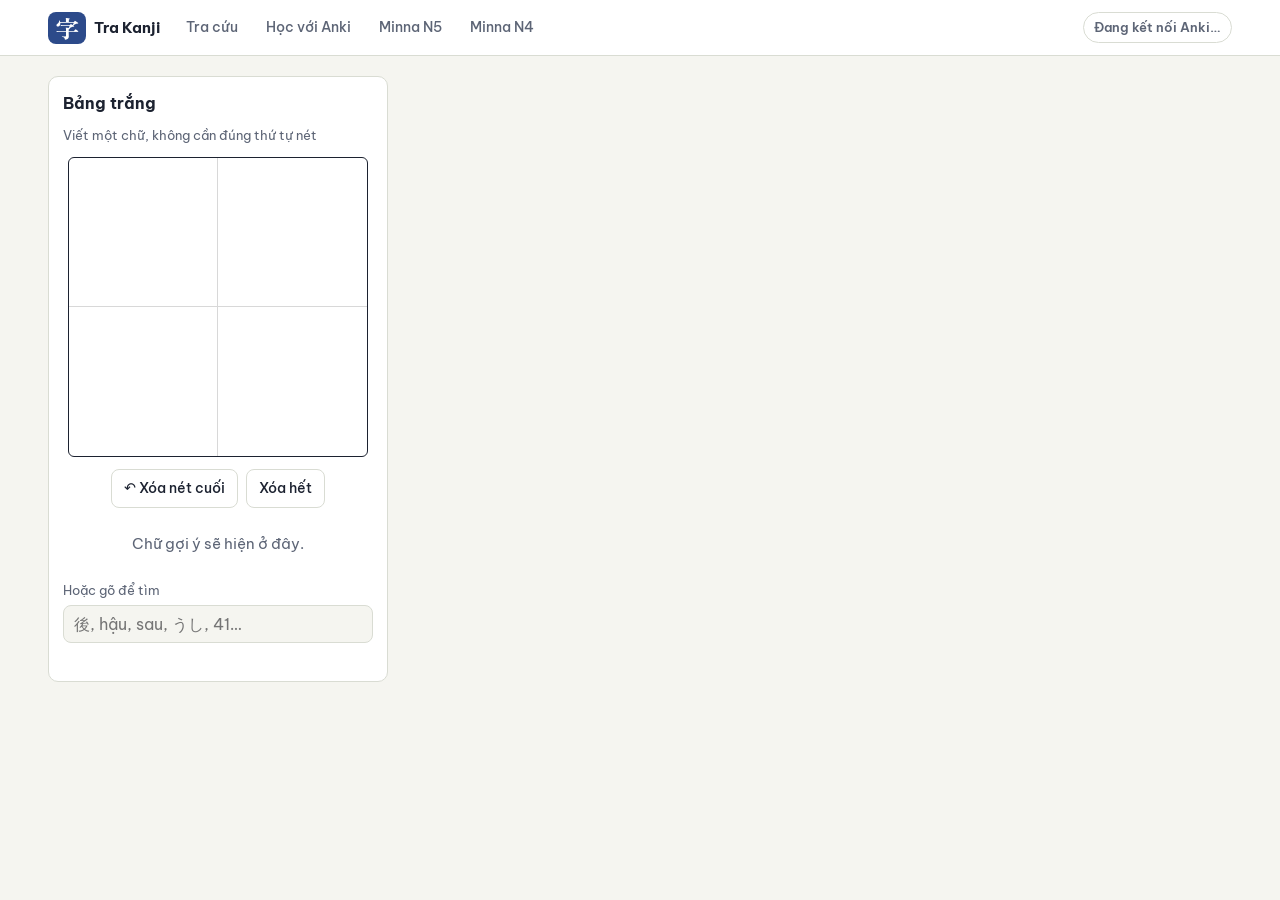
==== kanji-app/app/index.html @ 8a612a35 "Tra Kanji: app tra kanji, bộ đề Minna N5/N4 và công cụ Anki - kanji-app: bảng trắng nhận diện chữ vi" ====
<!doctype html>
<html lang="vi">
<head>
<meta charset="utf-8">
<meta name="viewport" content="width=device-width, initial-scale=1, viewport-fit=cover">
<title>Tra Kanji</title>
<link rel="icon" href="data:image/svg+xml,%3Csvg xmlns='http://www.w3.org/2000/svg' viewBox='0 0 64 64'%3E%3Crect width='64' height='64' rx='12' fill='%232c4a8a'/%3E%3Ctext x='32' y='46' font-size='40' text-anchor='middle' fill='white' font-family='serif'%3E字%3C/text%3E%3C/svg%3E">
<link rel="preconnect" href="https://fonts.googleapis.com">
<link rel="preconnect" href="https://fonts.gstatic.com" crossorigin>
<link rel="stylesheet" href="https://fonts.googleapis.com/css2?family=Be+Vietnam+Pro:wght@400;500;600;700&family=Zen+Kaku+Gothic+New:wght@400;500;700&family=Zen+Old+Mincho:wght@600;700&display=swap">
<link rel="stylesheet" href="style.css">
</head>
<body>
<header class="top">
  <div class="wrap bar-top">
    <a class="brand" href="#lookup"><b>字</b><span>Tra Kanji</span></a>
    <nav class="tabs" aria-label="Chế độ">
      <a href="#lookup" data-tab="lookup">Tra cứu</a>
      <a href="#study" data-tab="study">Học với Anki</a>
      <a href="#minna-n5" data-tab="minna-n5">Minna N5</a>
      <a href="#minna-n4" data-tab="minna-n4">Minna N4</a>
    </nav>
    <span class="anki-pill" id="ankiPill" title="Trạng thái kết nối với Anki">Đang kết nối Anki…</span>
  </div>
</header>

<main>
  <!-- Tra cứu -->
  <section class="view wrap" id="view-lookup">
    <div class="lookup">
      <aside class="board">
        <div class="board-head">
          <h2>Bảng trắng</h2>
          <span class="hint">Viết một chữ, không cần đúng thứ tự nét</span>
        </div>
        <div class="canvas-box">
          <canvas id="pad" aria-label="Vùng vẽ kanji"></canvas>
          <canvas id="can" width="300" height="300" hidden></canvas>
          <div class="guide" aria-hidden="true"></div>
        </div>
        <div class="board-actions">
          <button class="btn" id="undo" type="button">↶ Xóa nét cuối</button>
          <button class="btn" id="clear" type="button">Xóa hết</button>
        </div>
        <div class="cands" id="cands" aria-live="polite"><span class="muted">Chữ gợi ý sẽ hiện ở đây.</span></div>
        <label class="search">
          <span>Hoặc gõ để tìm</span>
          <input type="search" id="q" placeholder="後, hậu, sau, うし, 41…" autocomplete="off">
        </label>
        <div class="results" id="results"></div>
        <p class="recent-label" id="recentLabel" hidden>Vừa tra</p>
        <div class="recent" id="recent"></div>
      </aside>
      <article class="card-area" id="card"></article>
    </div>
  </section>

  <!-- Học với Anki -->
  <section class="view wrap" id="view-study" hidden>
    <div id="study"></div>
  </section>

  <!-- Minna -->
  <section class="view minna" id="view-minna" hidden>
    <iframe id="minnaFrame" title="Bộ tài liệu Minna no Nihongo"></iframe>
  </section>
</main>

<script src="lib/kanjicanvas/kanji-canvas.js"></script>
<script src="lib/kanjicanvas/ref-patterns.js"></script>
<script src="data/app-data.js"></script>
<script src="data/strokes.js"></script>
<script src="app.js"></script>
</body>
</html>
---- kanji-app/app/style.css ----
/* Bố cục: bảng trắng bên trái (dính khi cuộn), thẻ kanji kiểu trang sách Look and Learn bên phải; một cột trên màn hình hẹp. */
:root {
  --paper: #f5f5f0;
  --sheet: #ffffff;
  --ink: #1c2230;
  --muted: #5d6576;
  --line: #d9dcd3;
  --rule: #1c2230;         /* đường kẻ khung như trang sách */
  --ai: #2c4a8a;
  --ai-soft: #e6ebf6;
  --shade: #e4e4df;        /* nền xám của từ cần nhớ, như trong sách */
  --shu: #c0392b;
  --ok: #2c7a4b;
  --ok-soft: #e3f2e8;
  --warn: #9a6a00;
  --bad: #b3261e;
  --bad-soft: #fbe7e5;
  --font-jp: "Zen Kaku Gothic New", "Hiragino Sans", "Yu Gothic", "Noto Sans JP", sans-serif;
  --font-mincho: "Zen Old Mincho", "Hiragino Mincho ProN", "Yu Mincho", serif;
  --font-vi: "Be Vietnam Pro", "Segoe UI", system-ui, sans-serif;
  --r: 10px;
  color-scheme: light;
}
@media (prefers-color-scheme: dark) {
  :root {
    --paper: #12151b; --sheet: #1a1e26; --ink: #e5e8ee; --muted: #9aa3b2; --line: #2c323d; --rule: #6b7486;
    --ai: #91a9ea; --ai-soft: #232c40; --shade: #2a303b; --shu: #ef7a6b; --ok: #6cc893; --ok-soft: #173023;
    --warn: #e0b04a; --bad: #f08b80; --bad-soft: #3a1d1b; color-scheme: dark;
  }
}
* { box-sizing: border-box; }
html, body { margin: 0; }
body { background: var(--paper); color: var(--ink); font: 15px/1.6 var(--font-vi); }
a { color: var(--ai); }
button { font: inherit; color: inherit; }
:focus-visible { outline: 2px solid var(--ai); outline-offset: 2px; }
.muted { color: var(--muted); }
.jp { font-family: var(--font-jp); }
[hidden] { display: none !important; }

.wrap { max-width: 76rem; margin: 0 auto; padding-left: max(16px, env(safe-area-inset-left, 0px)); padding-right: max(16px, env(safe-area-inset-right, 0px)); }
header.top { position: sticky; top: 0; z-index: 10; background: var(--sheet); border-bottom: 1px solid var(--line); }
.bar-top { display: flex; align-items: center; gap: 14px; padding-block: 10px; flex-wrap: wrap; }
.brand { display: flex; align-items: center; gap: 8px; text-decoration: none; color: var(--ink); }
.brand b { font-family: var(--font-mincho); font-size: 1.5rem; line-height: 1; background: var(--ai); color: var(--sheet); border-radius: 8px; padding: 4px 7px; }
.brand span { font-weight: 700; }
.tabs { display: flex; gap: 4px; flex-wrap: wrap; margin-right: auto; }
.tabs a { text-decoration: none; color: var(--muted); padding: 6px 12px; border-radius: 999px; font-weight: 500; font-size: .9rem; }
.tabs a[aria-current="page"] { background: var(--ai-soft); color: var(--ai); }
.anki-pill { font-size: .8rem; font-weight: 600; padding: 4px 10px; border-radius: 999px; border: 1px solid var(--line); color: var(--muted); }
.anki-pill.on { color: var(--ok); border-color: var(--ok); background: var(--ok-soft); }
.anki-pill.off { color: var(--bad); border-color: var(--bad); background: var(--bad-soft); }

main { padding-block: 20px 64px; }
.btn { display: inline-flex; align-items: center; justify-content: center; gap: 6px; padding: 7px 12px; border-radius: 8px; border: 1px solid var(--line); background: var(--sheet); cursor: pointer; text-decoration: none; color: var(--ink); font-weight: 500; font-size: .9rem; }
.btn:hover { border-color: var(--ai); }
.btn.primary { background: var(--ai); border-color: var(--ai); color: var(--sheet); }
.btn[disabled] { opacity: .45; cursor: default; }
.btn.small { padding: 3px 9px; font-size: .8rem; }

/* Tra cứu */
.lookup { display: grid; grid-template-columns: minmax(0, 340px) minmax(0, 1fr); gap: 20px; align-items: start; }
.board { position: sticky; top: 76px; display: grid; gap: 12px; background: var(--sheet); border: 1px solid var(--line); border-radius: var(--r); padding: 14px; min-width: 0; }
.board-head { display: flex; justify-content: space-between; align-items: baseline; gap: 8px; flex-wrap: wrap; }
.board-head h2 { margin: 0; font-size: 1rem; }
.hint { color: var(--muted); font-size: .8rem; }
.canvas-box { position: relative; width: 300px; height: 300px; max-width: 100%; margin: 0 auto; border: 1px solid var(--rule); border-radius: 6px; background: #fff; touch-action: none; }
.canvas-box canvas { display: block; position: relative; z-index: 1; cursor: crosshair; touch-action: none; }
#pad { width: 100%; height: 100%; --ink-draw: #1b1b1b; }
#can { display: none; }
.guide { position: absolute; inset: 0; pointer-events: none; background:
  linear-gradient(to right, transparent calc(50% - .5px), #d8d8d8 calc(50% - .5px), #d8d8d8 calc(50% + .5px), transparent calc(50% + .5px)),
  linear-gradient(to bottom, transparent calc(50% - .5px), #d8d8d8 calc(50% - .5px), #d8d8d8 calc(50% + .5px), transparent calc(50% + .5px)); }
.board-actions { display: flex; gap: 8px; justify-content: center; }
.cands { display: flex; flex-wrap: wrap; gap: 6px; min-height: 48px; align-items: center; justify-content: center; }
.cand { font-family: var(--font-jp); font-size: 1.5rem; width: 46px; height: 46px; border-radius: 8px; border: 1px solid var(--line); background: var(--paper); cursor: pointer; display: grid; place-items: center; position: relative; }
.cand:first-child { border-color: var(--ai); background: var(--ai-soft); }
.cand .dot { position: absolute; top: 3px; right: 4px; width: 6px; height: 6px; border-radius: 50%; background: var(--ok); }
.search { display: grid; gap: 4px; font-size: .8rem; color: var(--muted); }
.search input { padding: 8px 10px; border: 1px solid var(--line); border-radius: 8px; background: var(--paper); color: var(--ink); font: 1rem var(--font-vi); min-width: 0; }
.results { display: grid; gap: 4px; max-height: 240px; overflow-y: auto; }
.results button { display: flex; gap: 10px; align-items: baseline; text-align: left; padding: 6px 8px; border: 0; border-radius: 6px; background: transparent; cursor: pointer; }
.results button:hover { background: var(--ai-soft); }
.results .rk { font-family: var(--font-jp); font-size: 1.3rem; }
.results small { color: var(--muted); }
.recent-label { margin: 0; font-size: .75rem; letter-spacing: .06em; text-transform: uppercase; color: var(--muted); font-weight: 600; }
.recent { display: flex; flex-wrap: wrap; gap: 4px; }
.recent button { font-family: var(--font-jp); font-size: 1.1rem; border: 1px solid var(--line); border-radius: 6px; background: var(--sheet); cursor: pointer; padding: 0 8px; }

/* Thẻ kanji kiểu trang sách */
.card-area { min-width: 0; display: grid; gap: 16px; }
.empty { background: var(--sheet); border: 1px dashed var(--line); border-radius: var(--r); padding: 40px 24px; text-align: center; color: var(--muted); }
.empty b { display: block; font-family: var(--font-mincho); font-size: 4rem; color: var(--line); line-height: 1.1; }
.nav-book { display: flex; justify-content: space-between; align-items: center; gap: 8px; flex-wrap: wrap; }
.nav-book .where { color: var(--muted); font-size: .85rem; }
.page { background: var(--sheet); border: 2px solid var(--rule); border-radius: 4px; overflow: hidden; }
.page .row1 { display: grid; grid-template-columns: 170px minmax(0, 1.3fr) minmax(0, 1fr); border-bottom: 1px solid var(--rule); }
.page .num { position: absolute; font-weight: 700; font-size: .9rem; color: var(--muted); }
.bigk { position: relative; border-right: 2px solid var(--rule); display: grid; place-items: center; padding: 10px; text-align: center; }
.bigk .no { position: absolute; top: 4px; left: 8px; font-weight: 700; font-size: .85rem; color: var(--muted); font-variant-numeric: tabular-nums; }
.bigk .ch { font-family: var(--font-mincho); font-size: 6.2rem; line-height: 1; }
.bigk .mean { font-family: var(--font-mincho); font-size: .95rem; margin-top: 4px; }
.bigk .hv { font-weight: 700; letter-spacing: .08em; font-size: .85rem; color: var(--ai); }
.anim { border-right: 1px solid var(--rule); display: grid; place-items: center; padding: 10px; gap: 6px; }
.anim svg { width: 140px; height: 140px; max-width: 100%; }
.anim img.comp { width: 100%; max-height: 170px; object-fit: contain; border-radius: 8px; }
.nho { padding: 14px 16px; display: grid; gap: 8px; align-content: center; }
.nho p { margin: 0; font-size: 1.02rem; }
.nho .lq { color: var(--muted); font-size: .9rem; }
.nho .lq b { font-family: var(--font-jp); font-size: 1.1rem; color: var(--ink); font-weight: 500; }
.page .row2 { display: grid; grid-template-columns: 170px minmax(0, 1.2fr) minmax(0, 1fr); border-bottom: 1px solid var(--rule); }
.reads { border-right: 2px solid var(--rule); padding: 10px 12px; font-family: var(--font-jp); font-size: .95rem; display: grid; gap: 4px; align-content: start; }
.reads .on::before { content: "▶ "; }
.reads .kun::before { content: "▷ "; }
.reads span.more { color: var(--muted); }
.ex-core, .ex-more { padding: 8px 12px; font-family: var(--font-jp); font-size: .95rem; display: grid; gap: 3px; align-content: start; }
.ex-core { border-right: 1px solid var(--rule); }
.ex-core div { background: var(--shade); padding: 2px 6px; border-radius: 2px; }
.ex-core small, .ex-more small { font-family: var(--font-vi); color: var(--muted); font-size: .8rem; }
.page .row3 { display: flex; align-items: center; gap: 0; overflow-x: auto; }
.page .row3 .cnt { flex: 0 0 auto; padding: 0 10px; font-variant-numeric: tabular-nums; color: var(--muted); border-right: 1px solid var(--line); align-self: stretch; display: grid; place-items: center; font-size: .85rem; }
.page .row3 svg { flex: 0 0 auto; width: 44px; height: 44px; border-right: 1px dashed var(--line); }
.page .row3 .rad { flex: 0 0 auto; margin-left: auto; padding: 0 12px; font-family: var(--font-jp); color: var(--muted); font-size: .85rem; }
.stroke-done { fill: none; stroke: var(--muted); stroke-width: 3; stroke-linecap: round; stroke-linejoin: round; }
.stroke-new { fill: none; stroke: var(--shu); stroke-width: 4; stroke-linecap: round; stroke-linejoin: round; }
.stroke-anim { fill: none; stroke: var(--ink); stroke-width: 4; stroke-linecap: round; stroke-linejoin: round; }

.panel { background: var(--sheet); border: 1px solid var(--line); border-radius: var(--r); padding: 14px 16px; display: grid; gap: 10px; min-width: 0; }
.panel h3 { margin: 0; font-size: 1rem; display: flex; gap: 8px; align-items: baseline; flex-wrap: wrap; }
.panel h3 small { color: var(--muted); font-weight: 500; font-size: .8rem; }
.wlist { display: grid; grid-template-columns: repeat(auto-fill, minmax(230px, 1fr)); gap: 6px; }
.w { display: flex; gap: 8px; align-items: flex-start; padding: 6px 8px; border: 1px solid var(--line); border-radius: 8px; min-width: 0; }
.w .t { font-family: var(--font-jp); font-size: 1.05rem; }
.w .r { font-family: var(--font-jp); color: var(--muted); font-size: .8rem; }
.w .m { font-size: .85rem; overflow-wrap: anywhere; }
.w .grow { flex: 1; min-width: 0; }
.play { flex: 0 0 auto; width: 28px; height: 28px; border-radius: 50%; border: 1px solid var(--line); background: var(--paper); cursor: pointer; font-size: .7rem; }
.play:hover { border-color: var(--ai); color: var(--ai); }
.slist { display: grid; gap: 6px; }
.s { display: flex; gap: 8px; align-items: flex-start; }
.s .jp { font-size: 1rem; }
.s .jp .hl { background: var(--shade); }
.s small { color: var(--muted); display: block; }
.minna-links { display: flex; flex-wrap: wrap; gap: 6px; }
.minna-links a { text-decoration: none; border: 1px solid var(--line); border-radius: 8px; padding: 4px 8px; display: grid; min-width: 0; }
.minna-links a:hover { border-color: var(--ai); }
.minna-links .t { font-family: var(--font-jp); color: var(--ink); }
.minna-links small { color: var(--muted); font-size: .75rem; }
.anki-cards { display: grid; gap: 6px; }
.ac { display: flex; flex-wrap: wrap; gap: 8px; align-items: center; justify-content: space-between; padding: 8px 10px; border: 1px solid var(--line); border-radius: 8px; }
.ac .st { font-size: .8rem; font-weight: 600; padding: 1px 8px; border-radius: 999px; background: var(--paper); }
.ac .st.new { color: var(--ai); }
.ac .st.learn { color: var(--warn); }
.ac .st.rev { color: var(--ok); }
.ac .st.sus { color: var(--muted); }
.nho-edit { display: grid; gap: 6px; }
.nho-edit textarea { width: 100%; min-height: 64px; padding: 8px 10px; border-radius: 8px; border: 1px solid var(--line); background: var(--paper); color: var(--ink); font: .95rem var(--font-vi); resize: vertical; }
.row-actions { display: flex; gap: 8px; flex-wrap: wrap; align-items: center; }
.saved { color: var(--ok); font-size: .85rem; }

/* Học với Anki */
.study-head { display: flex; justify-content: space-between; align-items: flex-end; gap: 12px; flex-wrap: wrap; margin-bottom: 14px; }
.study-head h1 { margin: 0; font-size: 1.4rem; }
.decks { background: var(--sheet); border: 1px solid var(--line); border-radius: var(--r); overflow: hidden; }
.deck { display: grid; grid-template-columns: minmax(0, 1fr) 4rem 4rem 4rem; gap: 8px; align-items: center; padding: 8px 14px; border-bottom: 1px solid var(--line); }
.deck:last-child { border-bottom: 0; }
.deck.head { font-size: .75rem; letter-spacing: .06em; text-transform: uppercase; color: var(--muted); font-weight: 600; background: var(--paper); }
.deck .name { display: flex; align-items: center; gap: 6px; min-width: 0; }
.deck .name button.tog { border: 0; background: none; cursor: pointer; width: 20px; color: var(--muted); }
.deck .name a { text-decoration: none; color: var(--ink); overflow: hidden; text-overflow: ellipsis; white-space: nowrap; cursor: pointer; }
.deck .name a:hover { color: var(--ai); }
.deck .n { text-align: right; font-variant-numeric: tabular-nums; }
.deck .n.new { color: var(--ai); }
.deck .n.lrn { color: var(--bad); }
.deck .n.rev { color: var(--ok); }
.deck .n.zero { color: var(--line); }
.reviewer { display: grid; gap: 12px; }
.rv-top { display: flex; justify-content: space-between; gap: 10px; align-items: center; flex-wrap: wrap; }
.counts { font-variant-numeric: tabular-nums; font-weight: 600; display: flex; gap: 10px; }
.counts .new { color: var(--ai); } .counts .lrn { color: var(--bad); } .counts .rev { color: var(--ok); }
.cardframe { width: 100%; min-height: 340px; border: 1px solid var(--line); border-radius: var(--r); background: var(--sheet); }
.answers { display: grid; grid-template-columns: repeat(4, minmax(0, 1fr)); gap: 8px; }
.answers button { padding: 10px; border-radius: 8px; border: 1px solid var(--line); background: var(--sheet); cursor: pointer; font-weight: 600; }
.answers button small { display: block; color: var(--muted); font-weight: 500; font-size: .75rem; }
.answers .again { color: var(--bad); } .answers .hard { color: var(--warn); } .answers .good { color: var(--ok); } .answers .easy { color: var(--ai); }
.show-ans { width: 100%; padding: 12px; }
.notice { background: var(--sheet); border: 1px solid var(--line); border-radius: var(--r); padding: 16px; color: var(--muted); }
.notice b { color: var(--ink); }
.minna { padding: 0; }
.minna iframe { display: block; width: 100%; height: calc(100vh - 62px); border: 0; background: var(--paper); }
main:has(#view-minna:not([hidden])) { padding: 0; }

@media (max-width: 860px) {
  .lookup { grid-template-columns: minmax(0, 1fr); }
  .board { position: static; }
  .page .row1, .page .row2 { grid-template-columns: 120px minmax(0, 1fr); }
  .page .row1 .nho { grid-column: 1 / -1; border-top: 1px solid var(--rule); }
  .page .row2 .ex-more { grid-column: 1 / -1; border-top: 1px solid var(--rule); }
  .bigk .ch { font-size: 4.6rem; }
  .anim { border-right: 0; }
  .ex-core { border-right: 0; }
  .answers { grid-template-columns: repeat(2, minmax(0, 1fr)); }
}
@media (prefers-reduced-motion: reduce) { * { transition: none !important; animation: none !important; } }
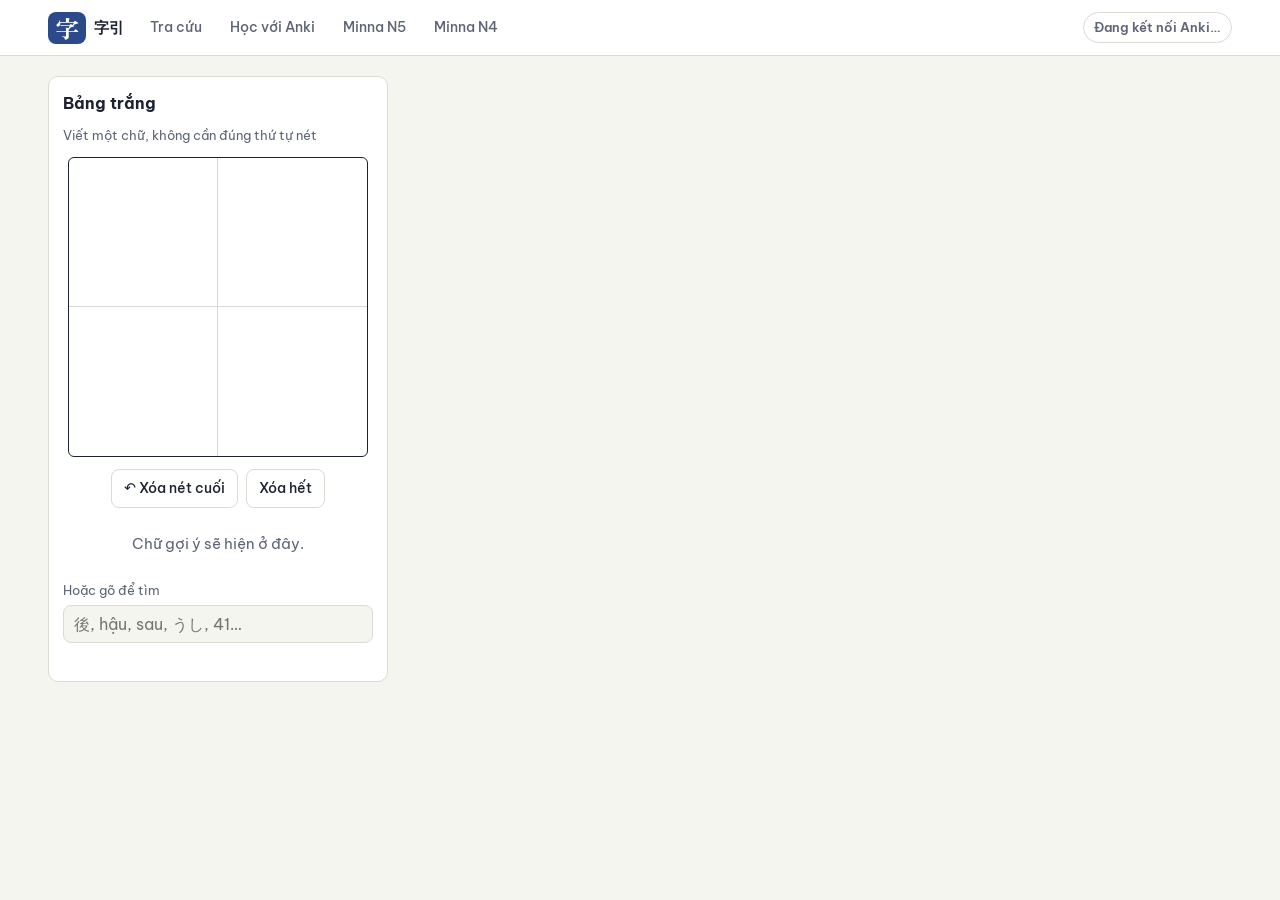
==== commit 181cea0c: "Đổi tên web thành 字引 (Jibiki) Co-Authored-By: Claude Opus 5.5 <noreply@anthropic.com>" ====
--- a/kanji-app/app/index.html
+++ b/kanji-app/app/index.html
@@ -3,7 +3,7 @@
 <head>
 <meta charset="utf-8">
 <meta name="viewport" content="width=device-width, initial-scale=1, viewport-fit=cover">
-<title>Tra Kanji</title>
+<title>字引 Jibiki</title>
 <link rel="icon" href="data:image/svg+xml,%3Csvg xmlns='http://www.w3.org/2000/svg' viewBox='0 0 64 64'%3E%3Crect width='64' height='64' rx='12' fill='%232c4a8a'/%3E%3Ctext x='32' y='46' font-size='40' text-anchor='middle' fill='white' font-family='serif'%3E字%3C/text%3E%3C/svg%3E">
 <link rel="preconnect" href="https://fonts.googleapis.com">
 <link rel="preconnect" href="https://fonts.gstatic.com" crossorigin>
@@ -13,7 +13,7 @@
 <body>
 <header class="top">
   <div class="wrap bar-top">
-    <a class="brand" href="#lookup"><b>字</b><span>Tra Kanji</span></a>
+    <a class="brand" href="#lookup"><b>字</b><span title="Jibiki — từ điển tra chữ Hán">字引</span></a>
     <nav class="tabs" aria-label="Chế độ">
       <a href="#lookup" data-tab="lookup">Tra cứu</a>
       <a href="#study" data-tab="study">Học với Anki</a>
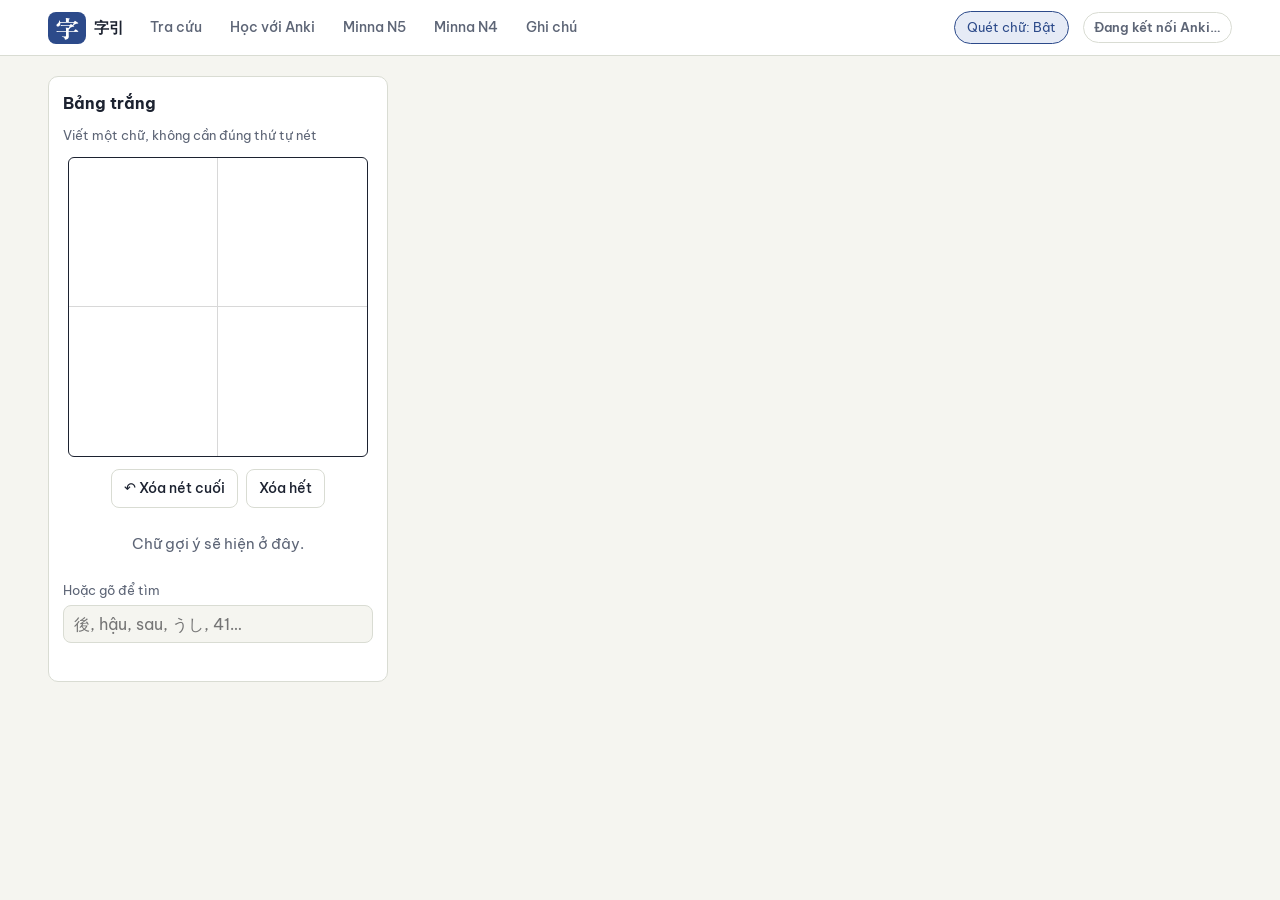
==== commit 1b5c490c: "Thêm đồng hồ làm đề, quét chữ và ghi chú theo ngày - Đề N5/N4: đồng hồ đếm ngược (mặc định ~0,75 phú" ====
--- a/kanji-app/app/index.html
+++ b/kanji-app/app/index.html
@@ -19,7 +19,9 @@
       <a href="#study" data-tab="study">Học với Anki</a>
       <a href="#minna-n5" data-tab="minna-n5">Minna N5</a>
       <a href="#minna-n4" data-tab="minna-n4">Minna N4</a>
+      <a href="#notes" data-tab="notes">Ghi chú</a>
     </nav>
+    <button class="scan-toggle" id="scanToggle" type="button" aria-pressed="true" title="Bôi đen chữ Nhật ở bất kỳ đâu để xem nghĩa, Hán Việt, cách đọc">Quét chữ: Bật</button>
     <span class="anki-pill" id="ankiPill" title="Trạng thái kết nối với Anki">Đang kết nối Anki…</span>
   </div>
 </header>
@@ -60,6 +62,25 @@
     <div id="study"></div>
   </section>
 
+  <!-- Ghi chú theo ngày -->
+  <section class="view wrap" id="view-notes" hidden>
+    <div class="notes">
+      <aside class="notes-side">
+        <div class="notes-tools">
+          <button class="btn primary" id="noteToday" type="button">Hôm nay</button>
+          <input type="date" id="noteDate" aria-label="Chọn ngày">
+        </div>
+        <input type="search" id="noteSearch" placeholder="Tìm trong ghi chú…" autocomplete="off">
+        <div class="note-list" id="noteList"></div>
+      </aside>
+      <article class="note-edit">
+        <header><h1 id="noteTitle"></h1><span class="muted" id="noteState"></span></header>
+        <textarea id="noteText" spellcheck="false" placeholder="Ghi gì đó cho ngày này: chữ mới học, ngữ pháp còn nhầm, điểm đề…  (tự lưu)"></textarea>
+        <p class="muted small-note">Mẹo: bôi đen chữ ở bất kỳ đâu rồi bấm "＋ Ghi chú" trong khung nghĩa để thêm vào ghi chú hôm nay. Ghi chú lưu thành file trong thư mục <code>kanji-app/notes</code> trên máy.</p>
+      </article>
+    </div>
+  </section>
+
   <!-- Minna -->
   <section class="view minna" id="view-minna" hidden>
     <iframe id="minnaFrame" title="Bộ tài liệu Minna no Nihongo"></iframe>
@@ -70,6 +91,7 @@
 <script src="lib/kanjicanvas/ref-patterns.js"></script>
 <script src="data/app-data.js"></script>
 <script src="data/strokes.js"></script>
+<script src="data/tu-dien.js"></script>
 <script src="app.js"></script>
 </body>
 </html>
--- a/kanji-app/app/style.css
+++ b/kanji-app/app/style.css
@@ -103,7 +103,8 @@
 .bigk .hv { font-weight: 700; letter-spacing: .08em; font-size: .85rem; color: var(--ai); }
 .anim { border-right: 1px solid var(--rule); display: grid; place-items: center; padding: 10px; gap: 6px; }
 .anim svg { width: 140px; height: 140px; max-width: 100%; }
-.anim img.comp { width: 100%; max-height: 170px; object-fit: contain; border-radius: 8px; }
+.anim img.comp { display: block; width: 100%; max-height: 120px; object-fit: contain; border-radius: 8px; }
+.anim #animBox { display: grid; gap: 6px; }
 .nho { padding: 14px 16px; display: grid; gap: 8px; align-content: center; }
 .nho p { margin: 0; font-size: 1.02rem; }
 .nho .lq { color: var(--muted); font-size: .9rem; }
@@ -179,6 +180,8 @@
 .counts { font-variant-numeric: tabular-nums; font-weight: 600; display: flex; gap: 10px; }
 .counts .new { color: var(--ai); } .counts .lrn { color: var(--bad); } .counts .rev { color: var(--ok); }
 .cardframe { width: 100%; min-height: 340px; border: 1px solid var(--line); border-radius: var(--r); background: var(--sheet); }
+/* Nút trả lời luôn nằm trong tầm mắt, kể cả khi mặt sau thẻ dài hơn màn hình. */
+#ansArea { position: sticky; bottom: 0; z-index: 3; background: var(--paper); padding: 10px 0 max(10px, env(safe-area-inset-bottom)); border-top: 1px solid var(--line); }
 .answers { display: grid; grid-template-columns: repeat(4, minmax(0, 1fr)); gap: 8px; }
 .answers button { padding: 10px; border-radius: 8px; border: 1px solid var(--line); background: var(--sheet); cursor: pointer; font-weight: 600; }
 .answers button small { display: block; color: var(--muted); font-weight: 500; font-size: .75rem; }
@@ -202,3 +205,47 @@
   .answers { grid-template-columns: repeat(2, minmax(0, 1fr)); }
 }
 @media (prefers-reduced-motion: reduce) { * { transition: none !important; animation: none !important; } }
+
+/* ---------- Quét chữ ---------- */
+.scan-toggle { border: 1px solid var(--line); background: var(--sheet); color: var(--muted); border-radius: 999px; padding: 5px 12px; font: inherit; font-size: .82rem; cursor: pointer; }
+.scan-toggle[aria-pressed="true"] { color: var(--ai); border-color: var(--ai); background: var(--ai-soft); }
+.scan-pop { position: fixed; z-index: 50; width: min(340px, calc(100vw - 16px)); max-height: min(60vh, 420px); overflow: auto; background: var(--sheet); color: var(--ink);
+  border: 1px solid var(--line); border-radius: 12px; box-shadow: 0 10px 30px rgba(0, 0, 0, .18); padding: 10px 12px; display: grid; gap: 8px; font-size: .92rem; }
+.scan-pop .sp-word { border-bottom: 1px solid var(--line); padding-bottom: 8px; }
+.scan-pop .sp-word b { font-family: var(--font-jp); font-size: 1.25rem; margin-right: 8px; }
+.scan-pop .sp-word span { font-family: var(--font-jp); color: var(--ai); }
+.scan-pop .sp-word p { margin: 2px 0 0; }
+.scan-pop .sp-kana { font-family: var(--font-jp); font-size: 1.05rem; display: flex; gap: 8px; align-items: baseline; flex-wrap: wrap; }
+.scan-pop .sp-kana b { color: var(--ai); }
+.scan-pop .sp-kana .arr { color: var(--muted); }
+.scan-pop .sp-k { display: grid; grid-template-columns: 2.4rem 1fr; gap: 8px; align-items: start; }
+.scan-pop .ch { font-family: var(--font-mincho); font-size: 1.9rem; line-height: 1; border: 0; background: none; color: var(--ink); padding: 0; cursor: pointer; }
+.scan-pop button.ch:hover { color: var(--ai); }
+.scan-pop .hv { color: var(--ai); letter-spacing: .03em; }
+.scan-pop small { display: block; color: var(--muted); font-family: var(--font-jp); font-size: .8rem; }
+.scan-pop small.ref { display: inline; font-family: var(--font-vi); }
+.scan-pop .en { color: var(--muted); }
+.scan-pop .sp-act { display: flex; justify-content: flex-end; }
+
+/* ---------- Ghi chú theo ngày ---------- */
+.notes { display: grid; grid-template-columns: 280px minmax(0, 1fr); gap: 18px; align-items: start; }
+.notes-side { display: grid; gap: 10px; position: sticky; top: 76px; }
+.notes-tools { display: flex; gap: 8px; }
+.notes-tools input, .notes-side input[type="search"] { flex: 1; min-width: 0; padding: 8px 10px; border: 1px solid var(--line); border-radius: 8px; background: var(--sheet); color: var(--ink); font: inherit; }
+.note-list { display: grid; gap: 6px; max-height: calc(100vh - 220px); overflow: auto; }
+.note-list button { text-align: left; border: 1px solid var(--line); border-radius: 10px; background: var(--sheet); padding: 8px 10px; cursor: pointer; display: grid; gap: 2px; font: inherit; color: var(--ink); }
+.note-list button[aria-current="true"] { border-color: var(--ai); background: var(--ai-soft); }
+.note-list button span { color: var(--muted); font-size: .85rem; overflow: hidden; text-overflow: ellipsis; white-space: nowrap; }
+.note-edit { display: grid; gap: 8px; }
+.note-edit header { display: flex; justify-content: space-between; align-items: baseline; gap: 10px; flex-wrap: wrap; }
+.note-edit h1 { margin: 0; font-size: 1.3rem; }
+.note-edit textarea { width: 100%; min-height: 62vh; resize: vertical; padding: 14px 16px; border: 1px solid var(--line); border-radius: 12px; background: var(--sheet); color: var(--ink);
+  font: 1rem/1.7 var(--font-vi), var(--font-jp); }
+.note-edit textarea:focus { outline: 2px solid var(--ai); outline-offset: 1px; }
+.small-note { font-size: .85rem; margin: 0; }
+@media (max-width: 760px) {
+  .notes { grid-template-columns: 1fr; }
+  .notes-side { position: static; }
+  .note-list { max-height: 220px; }
+  .note-edit textarea { min-height: 50vh; }
+}
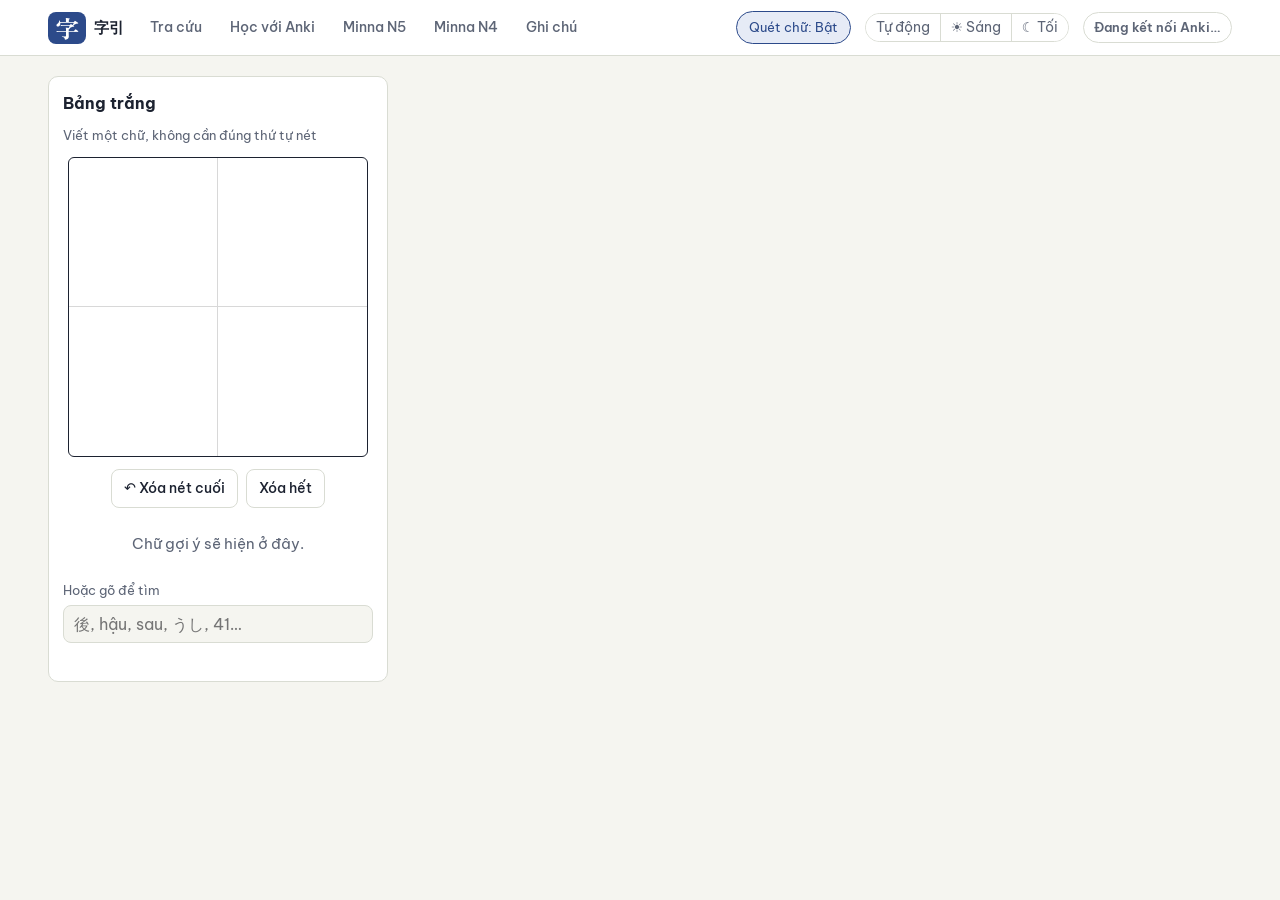
==== commit 6b76569c: "Chọn giao diện Sáng / Tối (mặc định Sáng) - Nút "Tự động / ☀ Sáng / ☾ Tối" trên thanh trên cùng, lưu" ====
--- a/kanji-app/app/index.html
+++ b/kanji-app/app/index.html
@@ -8,6 +8,7 @@
 <link rel="preconnect" href="https://fonts.googleapis.com">
 <link rel="preconnect" href="https://fonts.gstatic.com" crossorigin>
 <link rel="stylesheet" href="https://fonts.googleapis.com/css2?family=Be+Vietnam+Pro:wght@400;500;600;700&family=Zen+Kaku+Gothic+New:wght@400;500;700&family=Zen+Old+Mincho:wght@600;700&display=swap">
+<script>try { var t = JSON.parse(localStorage.getItem("tk-theme") || "null") || "light"; if (t === "light" || t === "dark") document.documentElement.dataset.theme = t; } catch (e) {}</script>
 <link rel="stylesheet" href="style.css">
 </head>
 <body>
@@ -22,6 +23,7 @@
       <a href="#notes" data-tab="notes">Ghi chú</a>
     </nav>
     <button class="scan-toggle" id="scanToggle" type="button" aria-pressed="true" title="Bôi đen chữ Nhật ở bất kỳ đâu để xem nghĩa, Hán Việt, cách đọc">Quét chữ: Bật</button>
+    <div class="theme-pick" id="themePick" role="group" aria-label="Giao diện"><button type="button" data-theme-set="auto" title="Tự động theo hệ thống">Tự động</button><button type="button" data-theme-set="light" title="Giao diện sáng">☀ Sáng</button><button type="button" data-theme-set="dark" title="Giao diện tối">☾ Tối</button></div>
     <span class="anki-pill" id="ankiPill" title="Trạng thái kết nối với Anki">Đang kết nối Anki…</span>
   </div>
 </header>
--- a/kanji-app/app/style.css
+++ b/kanji-app/app/style.css
@@ -21,12 +21,18 @@
   --r: 10px;
   color-scheme: light;
 }
+/* Giao diện: "Tự động" theo hệ thống, hoặc người học chọn hẳn Sáng / Tối (data-theme trên <html>). */
 @media (prefers-color-scheme: dark) {
-  :root {
+  :root:not([data-theme="light"]) {
     --paper: #12151b; --sheet: #1a1e26; --ink: #e5e8ee; --muted: #9aa3b2; --line: #2c323d; --rule: #6b7486;
     --ai: #91a9ea; --ai-soft: #232c40; --shade: #2a303b; --shu: #ef7a6b; --ok: #6cc893; --ok-soft: #173023;
     --warn: #e0b04a; --bad: #f08b80; --bad-soft: #3a1d1b; color-scheme: dark;
   }
+}
+:root[data-theme="dark"] {
+    --paper: #12151b; --sheet: #1a1e26; --ink: #e5e8ee; --muted: #9aa3b2; --line: #2c323d; --rule: #6b7486;
+    --ai: #91a9ea; --ai-soft: #232c40; --shade: #2a303b; --shu: #ef7a6b; --ok: #6cc893; --ok-soft: #173023;
+    --warn: #e0b04a; --bad: #f08b80; --bad-soft: #3a1d1b; color-scheme: dark;
 }
 * { box-sizing: border-box; }
 html, body { margin: 0; }
@@ -249,3 +255,9 @@
   .note-list { max-height: 220px; }
   .note-edit textarea { min-height: 50vh; }
 }
+
+/* ---------- Chọn giao diện Sáng / Tối ---------- */
+.theme-pick { display: inline-flex; border: 1px solid var(--line); border-radius: 999px; overflow: hidden; }
+.theme-pick button { border: 0; background: var(--sheet); color: var(--muted); padding: 4px 10px; cursor: pointer; font-size: .85rem; line-height: 1.4; }
+.theme-pick button + button { border-left: 1px solid var(--line); }
+.theme-pick button[aria-pressed="true"] { background: var(--ai-soft); color: var(--ai); font-weight: 600; }
